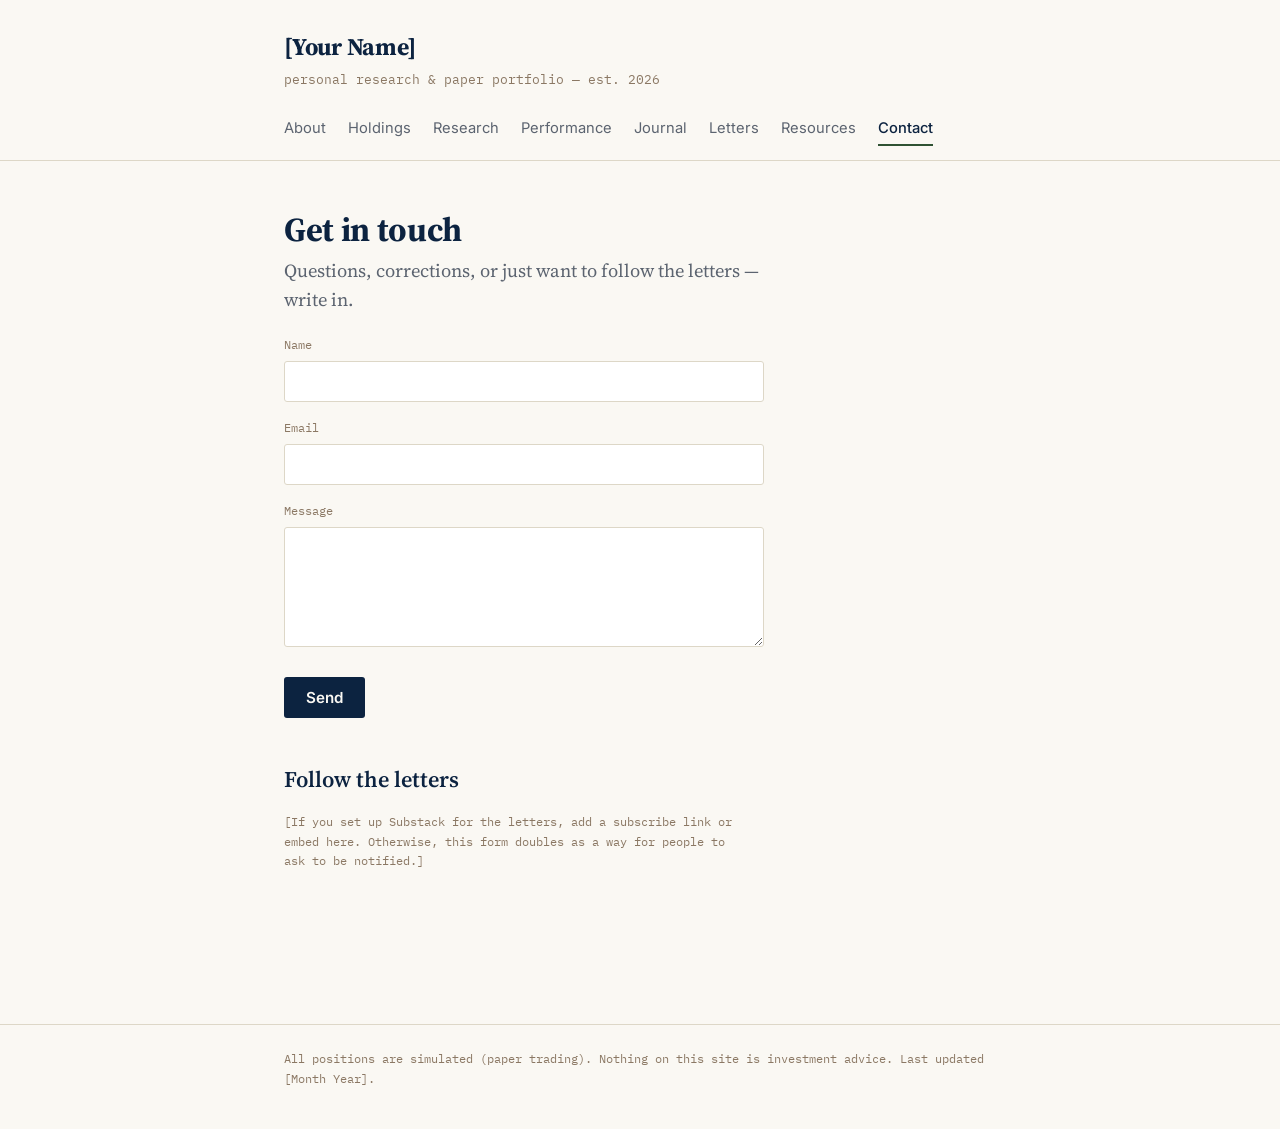
==== contact.html @ 6b08133f "Add files via upload" ====
<!DOCTYPE html>
<html lang="en">
<head>
<meta charset="UTF-8">
<meta name="viewport" content="width=device-width, initial-scale=1.0">
<title>Contact &mdash; [Your Name]</title>
<link rel="stylesheet" href="style.css">
</head>
<body>

<header class="site">
  <div class="wrap">
    <a href="index.html" class="site-title">[Your Name]</a>
    <div class="site-tagline">personal research &amp; paper portfolio — est. 2026</div>
    <nav class="site">
      <a href="index.html">About</a>
      <a href="holdings.html">Holdings</a>
      <a href="research.html">Research</a>
      <a href="performance.html">Performance</a>
      <a href="journal.html">Journal</a>
      <a href="letters.html">Letters</a>
      <a href="resources.html">Resources</a>
      <a href="contact.html" class="active">Contact</a>
    </nav>
  </div>
</header>

<main>
  <div class="wrap">
    <h1>Get in touch</h1>
    <p class="lede">Questions, corrections, or just want to follow the letters &mdash; write in.</p>

    <!--
      Replace the form action below with your own Formspree endpoint:
      https://formspree.io/f/YOUR_FORM_ID
      Sign up free at formspree.io, create a form, and paste the ID in.
    -->
    <form class="contact" action="https://formspree.io/f/YOUR_FORM_ID" method="POST">
      <label for="name">Name</label>
      <input type="text" id="name" name="name" required>

      <label for="email">Email</label>
      <input type="email" id="email" name="email" required>

      <label for="message">Message</label>
      <textarea id="message" name="message" required></textarea>

      <button type="submit">Send</button>
    </form>

    <h2>Follow the letters</h2>
    <p class="meta">[If you set up Substack for the letters, add a subscribe link or embed here. Otherwise, this form doubles as a way for people to ask to be notified.]</p>
  </div>
</main>

<footer class="site">
  <div class="wrap">
    All positions are simulated (paper trading). Nothing on this site is investment advice. Last updated [Month Year].
  </div>
</footer>

</body>
</html>
---- style.css ----
@import url('https://fonts.googleapis.com/css2?family=Source+Serif+4:opsz,wght@8..60,400;8..60,600;8..60,700&family=Inter:wght@400;500;600&family=IBM+Plex+Mono:wght@400;500&display=swap');

:root{
  --ink:#0C2340;
  --paper:#FAF8F3;
  --paper-raised:#F3EFE4;
  --green:#2F5233;
  --brick:#8B3A3A;
  --stone:#8B7864;
  --line:#DDD7C7;
  --muted:#5C6470;
  --serif: 'Source Serif 4', Georgia, serif;
  --sans: 'Inter', -apple-system, sans-serif;
  --mono: 'IBM Plex Mono', monospace;
}

*{box-sizing:border-box;}
html{scroll-behavior:smooth;}
body{
  margin:0;
  background:var(--paper);
  color:var(--ink);
  font-family:var(--sans);
  font-size:17px;
  line-height:1.6;
}
a{color:var(--ink);}
a:focus-visible, button:focus-visible, input:focus-visible, textarea:focus-visible{
  outline:2px solid var(--green);
  outline-offset:2px;
}

.wrap{max-width:760px;margin:0 auto;padding:0 24px;}

/* Header / nav */
header.site{
  border-bottom:1px solid var(--line);
  padding:28px 0 0;
}
.site-title{
  font-family:var(--serif);
  font-weight:700;
  font-size:1.5rem;
  text-decoration:none;
  color:var(--ink);
  letter-spacing:-0.01em;
}
.site-tagline{
  font-family:var(--mono);
  font-size:0.8rem;
  color:var(--stone);
  margin-top:4px;
}
nav.site{
  display:flex;
  flex-wrap:wrap;
  gap:2px 22px;
  margin:22px 0 0;
  padding-bottom:14px;
}
nav.site a{
  text-decoration:none;
  font-size:0.92rem;
  color:var(--muted);
  padding:4px 0;
  border-bottom:2px solid transparent;
}
nav.site a:hover{color:var(--ink);}
nav.site a.active{color:var(--ink);border-bottom-color:var(--green);font-weight:500;}

main{padding:48px 0 80px;}

h1{
  font-family:var(--serif);
  font-size:2.1rem;
  line-height:1.2;
  margin:0 0 6px;
  font-weight:700;
  letter-spacing:-0.01em;
}
h2{
  font-family:var(--serif);
  font-size:1.4rem;
  margin:44px 0 14px;
  font-weight:600;
}
h3{
  font-family:var(--serif);
  font-size:1.1rem;
  margin:28px 0 8px;
  font-weight:600;
}
p{max-width:66ch;}
.lede{
  font-family:var(--serif);
  font-size:1.15rem;
  color:var(--muted);
  max-width:56ch;
  margin-top:0;
}
.meta{
  font-family:var(--mono);
  font-size:0.78rem;
  color:var(--stone);
}

/* Ledger rows (holdings, journal) */
.ledger{border-top:1px solid var(--line);margin-top:18px;}
.ledger-row{
  display:flex;
  gap:16px;
  padding:16px 0;
  border-bottom:1px solid var(--line);
  align-items:baseline;
}
.ledger-row .ticker{
  font-family:var(--mono);
  font-weight:500;
  width:64px;
  flex-shrink:0;
}
.ledger-row .body{flex:1;min-width:0;}
.ledger-row .name{font-weight:600;}
.ledger-row .thesis{color:var(--muted);font-size:0.94rem;margin-top:3px;}
.ledger-row .num{
  font-family:var(--mono);
  font-size:0.92rem;
  text-align:right;
  flex-shrink:0;
}
.gain{color:var(--green);}
.loss{color:var(--brick);}

/* Journal / letters entries */
.entry{
  border-top:1px solid var(--line);
  padding:22px 0;
}
.entry:last-child{border-bottom:1px solid var(--line);}
.entry .meta{margin-bottom:6px;}
.entry h3{margin:0 0 8px;}
.tag{
  display:inline-block;
  font-family:var(--mono);
  font-size:0.72rem;
  color:var(--stone);
  border:1px solid var(--line);
  border-radius:3px;
  padding:1px 7px;
  margin-right:6px;
}

/* Cards for resources */
.res-item{padding:14px 0;border-top:1px solid var(--line);}
.res-item:last-child{border-bottom:1px solid var(--line);}
.res-item .title{font-weight:600;}
.res-item .note{color:var(--muted);font-size:0.94rem;margin-top:2px;}

/* Placeholder styling */
.ph{
  background:var(--paper-raised);
  border-radius:2px;
  padding:0 3px;
}

/* Forms */
form.contact{margin-top:20px;max-width:480px;}
form.contact label{
  display:block;
  font-family:var(--mono);
  font-size:0.78rem;
  color:var(--stone);
  margin:16px 0 6px;
}
form.contact input, form.contact textarea{
  width:100%;
  font-family:var(--sans);
  font-size:0.95rem;
  padding:10px 12px;
  border:1px solid var(--line);
  border-radius:3px;
  background:#fff;
  color:var(--ink);
}
form.contact textarea{min-height:120px;resize:vertical;}
form.contact button{
  margin-top:22px;
  font-family:var(--sans);
  font-weight:600;
  font-size:0.95rem;
  background:var(--ink);
  color:var(--paper);
  border:none;
  padding:11px 22px;
  border-radius:3px;
  cursor:pointer;
}
form.contact button:hover{background:var(--green);}

/* Performance stat row */
.stats{
  display:flex;
  gap:36px;
  flex-wrap:wrap;
  margin:24px 0 8px;
  padding:20px 0;
  border-top:1px solid var(--line);
  border-bottom:1px solid var(--line);
}
.stat .num{font-family:var(--mono);font-size:1.5rem;font-weight:500;}
.stat .label{font-family:var(--mono);font-size:0.72rem;color:var(--stone);margin-top:2px;}

footer.site{
  border-top:1px solid var(--line);
  margin-top:60px;
  padding:24px 0 40px;
  font-family:var(--mono);
  font-size:0.78rem;
  color:var(--stone);
}

@media (max-width:560px){
  h1{font-size:1.7rem;}
  .ledger-row{flex-wrap:wrap;}
  .ledger-row .num{width:100%;text-align:left;}
}
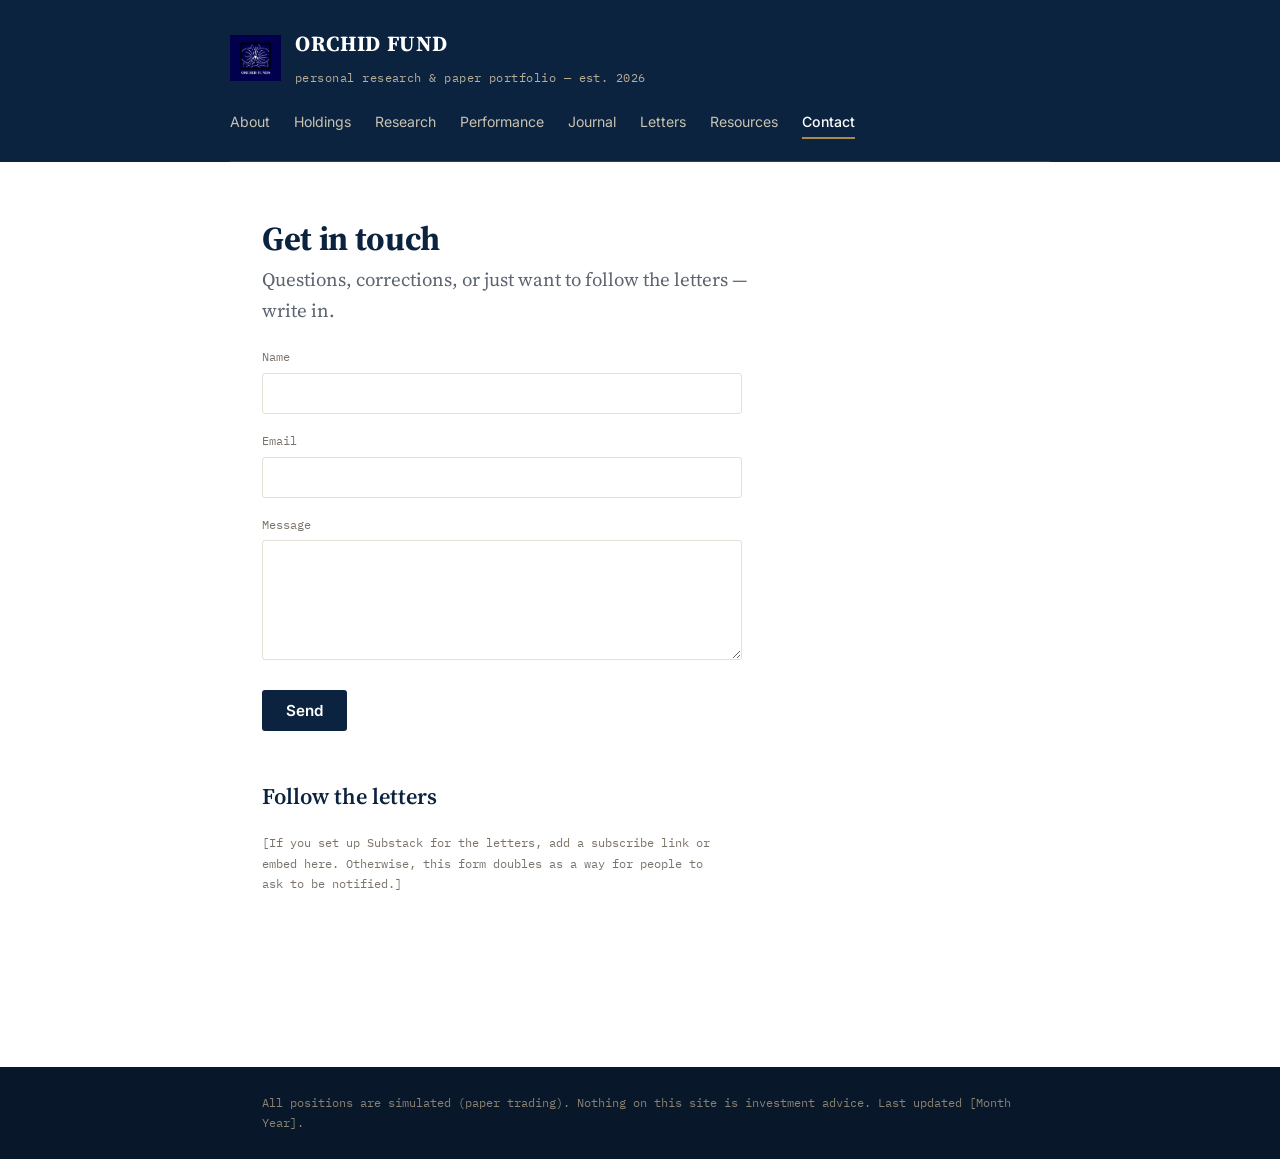
==== commit 5e14e130: "Add files via upload" ====
--- a/contact.html
+++ b/contact.html
@@ -3,15 +3,20 @@
 <head>
 <meta charset="UTF-8">
 <meta name="viewport" content="width=device-width, initial-scale=1.0">
-<title>Contact &mdash; [Your Name]</title>
+<title>Contact — Orchid Fund</title>
 <link rel="stylesheet" href="style.css">
 </head>
 <body>
 
 <header class="site">
-  <div class="wrap">
-    <a href="index.html" class="site-title">[Your Name]</a>
-    <div class="site-tagline">personal research &amp; paper portfolio — est. 2026</div>
+  <div class="wrap header-inner">
+    <a href="index.html" class="brand">
+      <img src="logo.png" alt="Orchid Fund logo">
+      <span class="brand-text">
+        <span class="site-title">ORCHID FUND</span>
+        <span class="site-tagline">personal research &amp; paper portfolio — est. 2026</span>
+      </span>
+    </a>
     <nav class="site">
       <a href="index.html">About</a>
       <a href="holdings.html">Holdings</a>
--- a/style.css
+++ b/style.css
@@ -1,13 +1,15 @@
 @import url('https://fonts.googleapis.com/css2?family=Source+Serif+4:opsz,wght@8..60,400;8..60,600;8..60,700&family=Inter:wght@400;500;600&family=IBM+Plex+Mono:wght@400;500&display=swap');
 
 :root{
-  --ink:#0C2340;
-  --paper:#FAF8F3;
-  --paper-raised:#F3EFE4;
+  --navy:#0C2340;
+  --navy-deep:#081729;
+  --paper:#FFFFFF;
+  --paper-raised:#F5F3EE;
+  --gold:#A98A4B;
   --green:#2F5233;
   --brick:#8B3A3A;
-  --stone:#8B7864;
-  --line:#DDD7C7;
+  --stone:#7A736A;
+  --line:#E4E0D6;
   --muted:#5C6470;
   --serif: 'Source Serif 4', Georgia, serif;
   --sans: 'Inter', -apple-system, sans-serif;
@@ -19,56 +21,92 @@
 body{
   margin:0;
   background:var(--paper);
-  color:var(--ink);
+  color:var(--navy);
   font-family:var(--sans);
   font-size:17px;
-  line-height:1.6;
-}
-a{color:var(--ink);}
+  line-height:1.65;
+}
+a{color:var(--navy);}
 a:focus-visible, button:focus-visible, input:focus-visible, textarea:focus-visible{
-  outline:2px solid var(--green);
+  outline:2px solid var(--gold);
   outline-offset:2px;
 }
 
-.wrap{max-width:760px;margin:0 auto;padding:0 24px;}
-
-/* Header / nav */
+.wrap{max-width:820px;margin:0 auto;padding:0 32px;}
+
+/* Header / nav - dark navy institutional banner */
 header.site{
-  border-bottom:1px solid var(--line);
-  padding:28px 0 0;
-}
-.site-title{
+  background:var(--navy);
+  color:#EDE9DD;
+}
+.header-inner{
+  display:flex;
+  align-items:center;
+  justify-content:space-between;
+  padding:26px 0 22px;
+  flex-wrap:wrap;
+  gap:16px;
+  border-bottom:1px solid rgba(237,233,221,0.15);
+}
+.brand{
+  display:flex;
+  align-items:center;
+  gap:14px;
+  text-decoration:none;
+  color:#fff;
+}
+.brand img{height:46px;width:auto;display:block;}
+.brand-text .site-title{
   font-family:var(--serif);
   font-weight:700;
-  font-size:1.5rem;
-  text-decoration:none;
-  color:var(--ink);
-  letter-spacing:-0.01em;
-}
-.site-tagline{
-  font-family:var(--mono);
-  font-size:0.8rem;
-  color:var(--stone);
-  margin-top:4px;
+  font-size:1.35rem;
+  letter-spacing:0.03em;
+  color:#fff;
+  display:block;
+}
+.brand-text .site-tagline{
+  font-family:var(--mono);
+  font-size:0.72rem;
+  letter-spacing:0.04em;
+  color:#B7AE95;
+  margin-top:2px;
 }
 nav.site{
   display:flex;
   flex-wrap:wrap;
-  gap:2px 22px;
-  margin:22px 0 0;
-  padding-bottom:14px;
+  gap:6px 24px;
 }
 nav.site a{
   text-decoration:none;
-  font-size:0.92rem;
-  color:var(--muted);
+  font-size:0.88rem;
+  color:#C8C2B0;
   padding:4px 0;
   border-bottom:2px solid transparent;
-}
-nav.site a:hover{color:var(--ink);}
-nav.site a.active{color:var(--ink);border-bottom-color:var(--green);font-weight:500;}
-
-main{padding:48px 0 80px;}
+  transition:color .15s;
+}
+nav.site a:hover{color:#fff;}
+nav.site a.active{color:#fff;border-bottom-color:var(--gold);font-weight:500;}
+
+/* Hero, used on home page */
+.hero{
+  background:var(--navy);
+  color:#EDE9DD;
+  padding:64px 0 76px;
+}
+.hero h1{
+  color:#fff;
+  font-size:2.5rem;
+  max-width:14ch;
+}
+.hero .lede{color:#C8C2B0;}
+.hero-rule{
+  width:56px;
+  height:2px;
+  background:var(--gold);
+  margin:22px 0 26px;
+}
+
+main{padding:56px 0 90px;}
 
 h1{
   font-family:var(--serif);
@@ -77,12 +115,14 @@
   margin:0 0 6px;
   font-weight:700;
   letter-spacing:-0.01em;
+  color:var(--navy);
 }
 h2{
   font-family:var(--serif);
   font-size:1.4rem;
-  margin:44px 0 14px;
+  margin:48px 0 16px;
   font-weight:600;
+  color:var(--navy);
 }
 h3{
   font-family:var(--serif);
@@ -93,9 +133,9 @@
 p{max-width:66ch;}
 .lede{
   font-family:var(--serif);
-  font-size:1.15rem;
+  font-size:1.18rem;
   color:var(--muted);
-  max-width:56ch;
+  max-width:52ch;
   margin-top:0;
 }
 .meta{
@@ -109,7 +149,7 @@
 .ledger-row{
   display:flex;
   gap:16px;
-  padding:16px 0;
+  padding:18px 0;
   border-bottom:1px solid var(--line);
   align-items:baseline;
 }
@@ -118,6 +158,7 @@
   font-weight:500;
   width:64px;
   flex-shrink:0;
+  color:var(--gold);
 }
 .ledger-row .body{flex:1;min-width:0;}
 .ledger-row .name{font-weight:600;}
@@ -134,7 +175,7 @@
 /* Journal / letters entries */
 .entry{
   border-top:1px solid var(--line);
-  padding:22px 0;
+  padding:24px 0;
 }
 .entry:last-child{border-bottom:1px solid var(--line);}
 .entry .meta{margin-bottom:6px;}
@@ -143,7 +184,8 @@
   display:inline-block;
   font-family:var(--mono);
   font-size:0.72rem;
-  color:var(--stone);
+  color:var(--navy);
+  background:var(--paper-raised);
   border:1px solid var(--line);
   border-radius:3px;
   padding:1px 7px;
@@ -180,7 +222,7 @@
   border:1px solid var(--line);
   border-radius:3px;
   background:#fff;
-  color:var(--ink);
+  color:var(--navy);
 }
 form.contact textarea{min-height:120px;resize:vertical;}
 form.contact button{
@@ -188,39 +230,42 @@
   font-family:var(--sans);
   font-weight:600;
   font-size:0.95rem;
-  background:var(--ink);
-  color:var(--paper);
+  background:var(--navy);
+  color:#fff;
   border:none;
-  padding:11px 22px;
+  padding:11px 24px;
   border-radius:3px;
   cursor:pointer;
 }
-form.contact button:hover{background:var(--green);}
+form.contact button:hover{background:var(--gold);color:var(--navy);}
 
 /* Performance stat row */
 .stats{
   display:flex;
-  gap:36px;
+  gap:40px;
   flex-wrap:wrap;
-  margin:24px 0 8px;
-  padding:20px 0;
+  margin:26px 0 8px;
+  padding:22px 0;
   border-top:1px solid var(--line);
   border-bottom:1px solid var(--line);
 }
-.stat .num{font-family:var(--mono);font-size:1.5rem;font-weight:500;}
-.stat .label{font-family:var(--mono);font-size:0.72rem;color:var(--stone);margin-top:2px;}
+.stat .num{font-family:var(--serif);font-size:1.6rem;font-weight:600;color:var(--navy);}
+.stat .label{font-family:var(--mono);font-size:0.7rem;color:var(--stone);margin-top:3px;letter-spacing:0.03em;}
 
 footer.site{
-  border-top:1px solid var(--line);
-  margin-top:60px;
-  padding:24px 0 40px;
-  font-family:var(--mono);
-  font-size:0.78rem;
-  color:var(--stone);
+  background:var(--navy-deep);
+  color:#8A8371;
+  margin-top:70px;
+  padding:26px 0;
+  font-family:var(--mono);
+  font-size:0.76rem;
 }
 
 @media (max-width:560px){
+  .hero h1{font-size:1.9rem;}
   h1{font-size:1.7rem;}
   .ledger-row{flex-wrap:wrap;}
   .ledger-row .num{width:100%;text-align:left;}
-}
+  .header-inner{padding-bottom:16px;}
+}
+
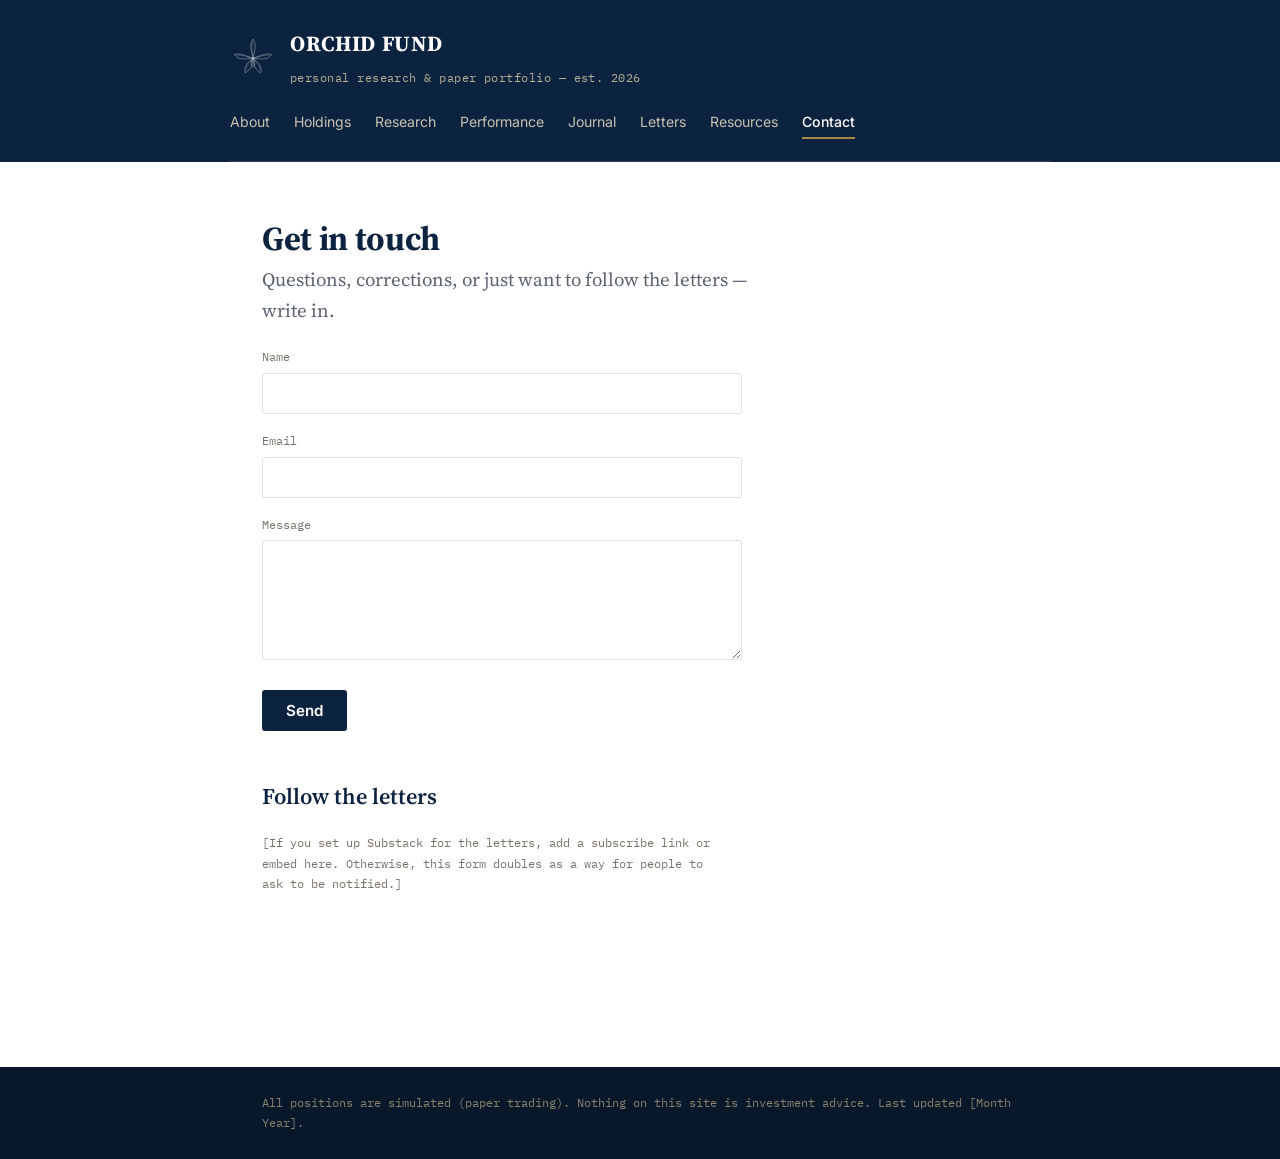
==== commit 6d46b27f: "Add files via upload" ====
--- a/contact.html
+++ b/contact.html
@@ -11,7 +11,7 @@
 <header class="site">
   <div class="wrap header-inner">
     <a href="index.html" class="brand">
-      <img src="logo.png" alt="Orchid Fund logo">
+      <img src="orchid-mark.svg" alt="Orchid Fund mark">
       <span class="brand-text">
         <span class="site-title">ORCHID FUND</span>
         <span class="site-tagline">personal research &amp; paper portfolio — est. 2026</span>
--- a/style.css
+++ b/style.css
@@ -89,21 +89,71 @@
 
 /* Hero, used on home page */
 .hero{
+  position:relative;
   background:var(--navy);
   color:#EDE9DD;
-  padding:64px 0 76px;
-}
+  padding:96px 0 108px;
+  overflow:hidden;
+}
+.hero-mark{
+  position:absolute;
+  top:50%;
+  right:-60px;
+  transform:translateY(-50%);
+  width:520px;
+  height:520px;
+  opacity:0.1;
+  animation:hero-reveal 1.6s ease-out both;
+}
+.hero .wrap{position:relative;z-index:1;}
 .hero h1{
   color:#fff;
-  font-size:2.5rem;
-  max-width:14ch;
-}
-.hero .lede{color:#C8C2B0;}
+  font-size:2.7rem;
+  max-width:13ch;
+  animation:hero-rise 1s ease-out both;
+}
+.hero .lede{
+  color:#C8C2B0;
+  animation:hero-rise 1s ease-out .15s both;
+}
 .hero-rule{
   width:56px;
   height:2px;
   background:var(--gold);
-  margin:22px 0 26px;
+  margin:24px 0 28px;
+  animation:hero-rise 1s ease-out .05s both;
+}
+@keyframes hero-rise{
+  from{opacity:0;transform:translateY(14px);}
+  to{opacity:1;transform:translateY(0);}
+}
+@keyframes hero-reveal{
+  from{opacity:0;transform:translateY(-50%) scale(0.92);}
+  to{opacity:0.1;transform:translateY(-50%) scale(1);}
+}
+@media (prefers-reduced-motion: reduce){
+  .hero-mark, .hero h1, .hero .lede, .hero-rule{animation:none;}
+}
+
+/* Signature band - full-bleed navy strip with centered mark, used between sections */
+.signature-band{
+  background:var(--navy-deep);
+  color:#B7AE95;
+  padding:56px 0;
+  text-align:center;
+}
+.signature-band img{width:64px;height:64px;opacity:0.85;margin-bottom:16px;}
+.signature-band p{
+  font-family:var(--serif);
+  font-style:italic;
+  font-size:1.15rem;
+  color:#EDE9DD;
+  max-width:44ch;
+  margin:0 auto;
+}
+
+@media (max-width:700px){
+  .hero-mark{width:320px;height:320px;right:-100px;}
 }
 
 main{padding:56px 0 90px;}
